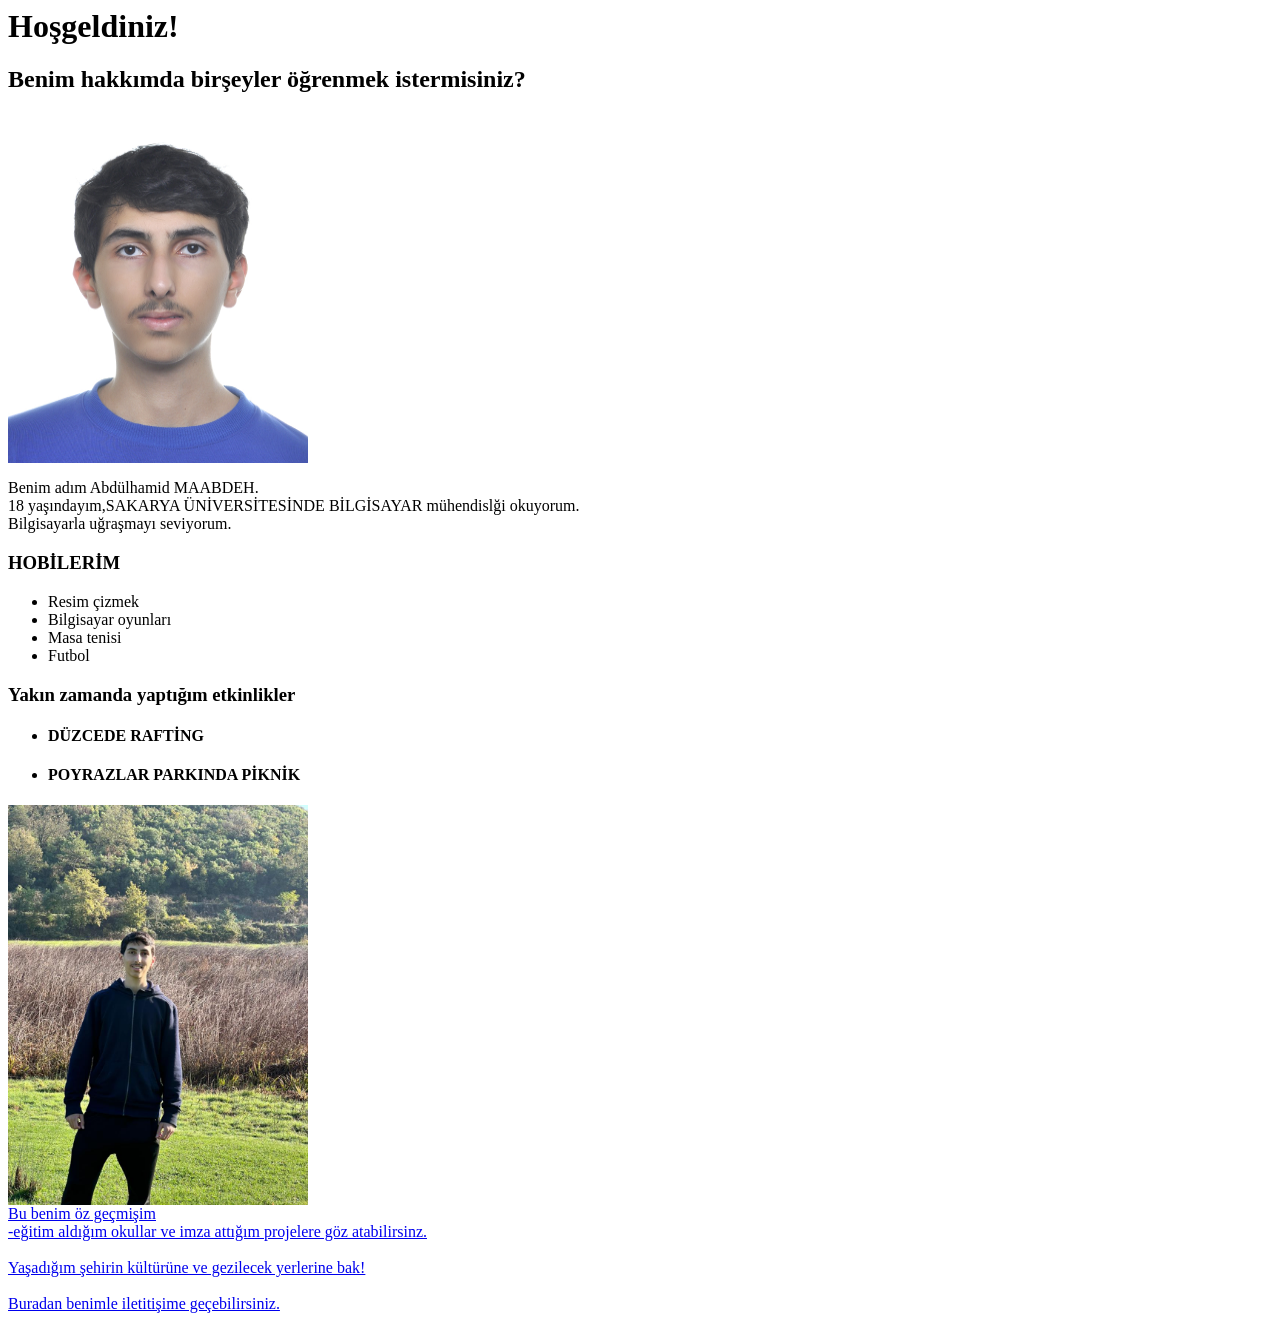
==== aboutme.html @ ba21cac6 "first commit" ====
<head>
    <title>BENİM HAKKIMDA</title>
</head>
<body>

    <h1>Hoşgeldiniz!</h1>
<h2>Benim hakkımda birşeyler öğrenmek istermisiniz?</h2>
<img src="./images/5510868131.JPG" width="300" height="350">
<p>Benim adım Abdülhamid MAABDEH.<br>
18 yaşındayım,SAKARYA ÜNİVERSİTESİNDE BİLGİSAYAR mühendislği okuyorum.<br>
Bilgisayarla uğraşmayı seviyorum.
</p>
<h3>HOBİLERİM</h3>
<ul>
    <li>Resim çizmek</li>
    <li>Bilgisayar oyunları</li>
    <li>Masa tenisi</li>
    <li>Futbol</li>
</ul>

<h3>Yakın zamanda yaptığım etkinlikler</h3>
<ul>
    <li><h4>DÜZCEDE RAFTİNG</h4></li>
    <h4><li>POYRAZLAR PARKINDA PİKNİK</li></h4>
</ul>
<img src="images/fcb246c5-bb90-417e-af0d-65099c143ce1.jpg" width="300"><br> 

<a href="./cv.html">Bu benim öz geçmişim<br>-eğitim aldığım okullar ve imza attığım projelere göz atabilirsinz.<br><br></a>

<a href="./mycity.html">Yaşadığım şehirin kültürüne ve gezilecek yerlerine bak!<br><br></a>

<a href="./comunication.html">Buradan benimle iletitişime geçebilirsiniz.</a>

</body>
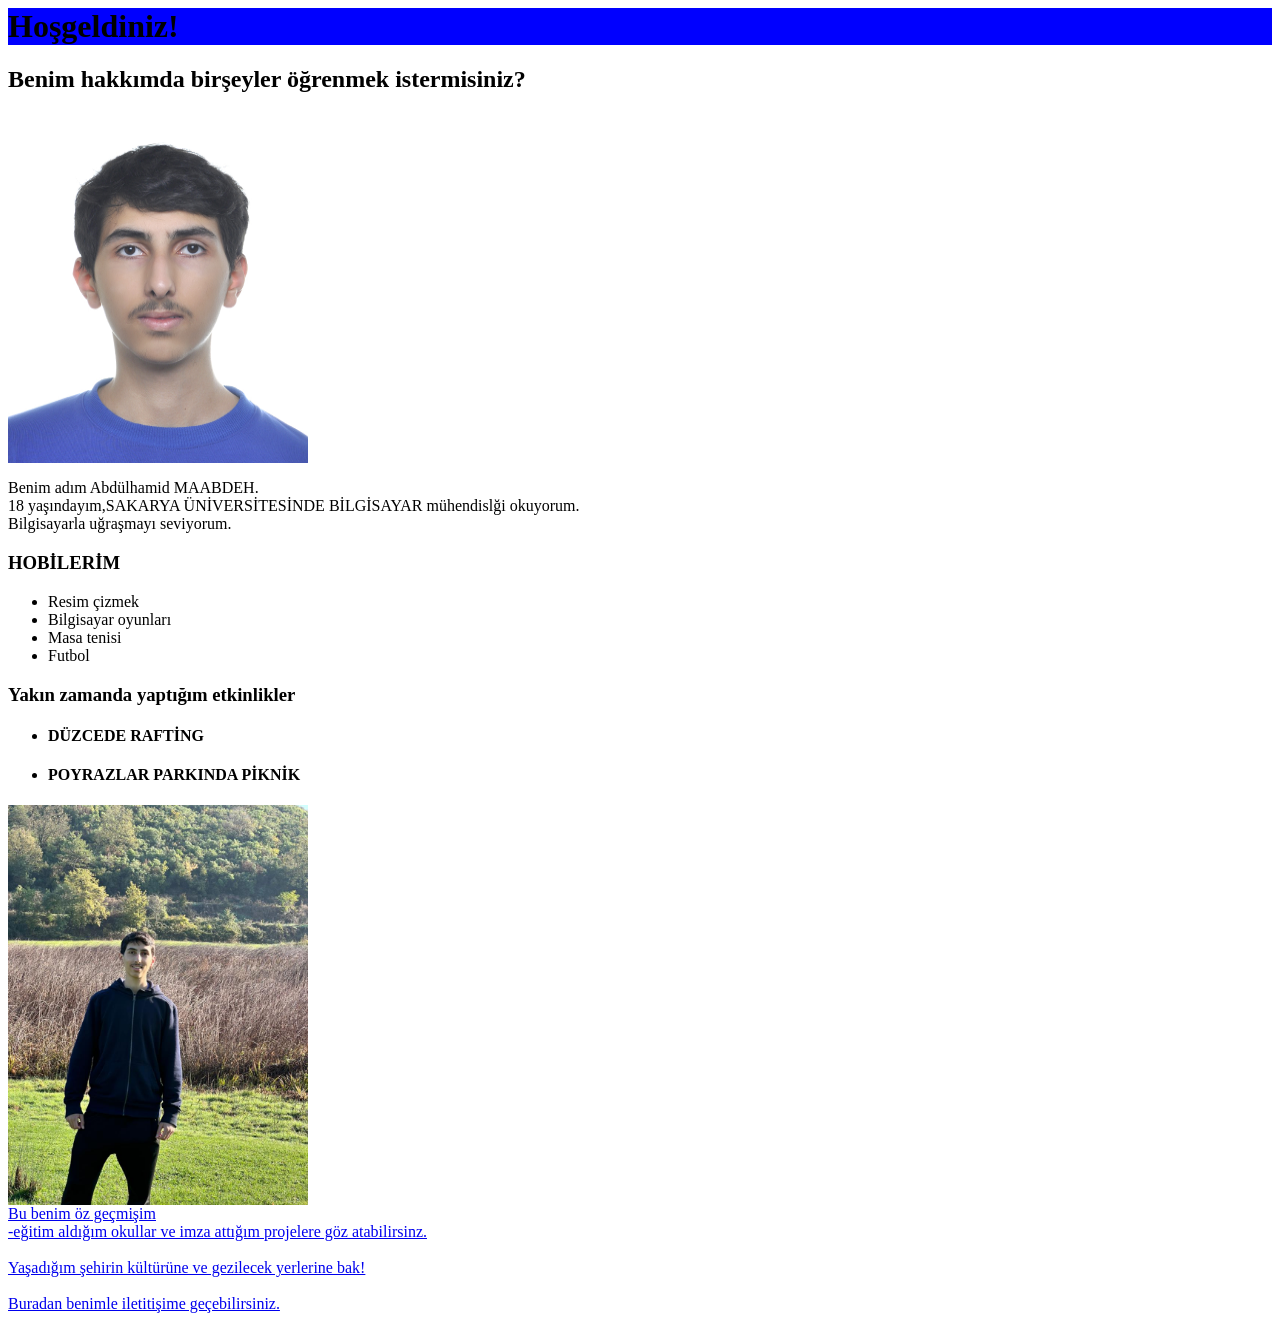
==== commit 1d0615b5: "3rd push" ====
--- a/aboutme.html
+++ b/aboutme.html
@@ -1,5 +1,6 @@
 <head>
     <title>BENİM HAKKIMDA</title>
+    <link rel="stylesheet" href="./css.css">
 </head>
 <body>
 
@@ -17,13 +18,13 @@
     <li>Masa tenisi</li>
     <li>Futbol</li>
 </ul>
-
+<div class="ps-5 mt-5 pe-5 mb-5"></div>
 <h3>Yakın zamanda yaptığım etkinlikler</h3>
 <ul>
     <li><h4>DÜZCEDE RAFTİNG</h4></li>
     <h4><li>POYRAZLAR PARKINDA PİKNİK</li></h4>
 </ul>
-<img src="images/fcb246c5-bb90-417e-af0d-65099c143ce1.jpg" width="300"><br> 
+<img src="./images/fcb246c5-bb90-417e-af0d-65099c143ce1.jpg" width="300"><br> 
 
 <a href="./cv.html">Bu benim öz geçmişim<br>-eğitim aldığım okullar ve imza attığım projelere göz atabilirsinz.<br><br></a>
 
--- a/css.css
+++ b/css.css
@@ -0,0 +1,8 @@
+h1{
+    background-color: blue;
+}
+
+
+img{
+    text-align: center;
+}
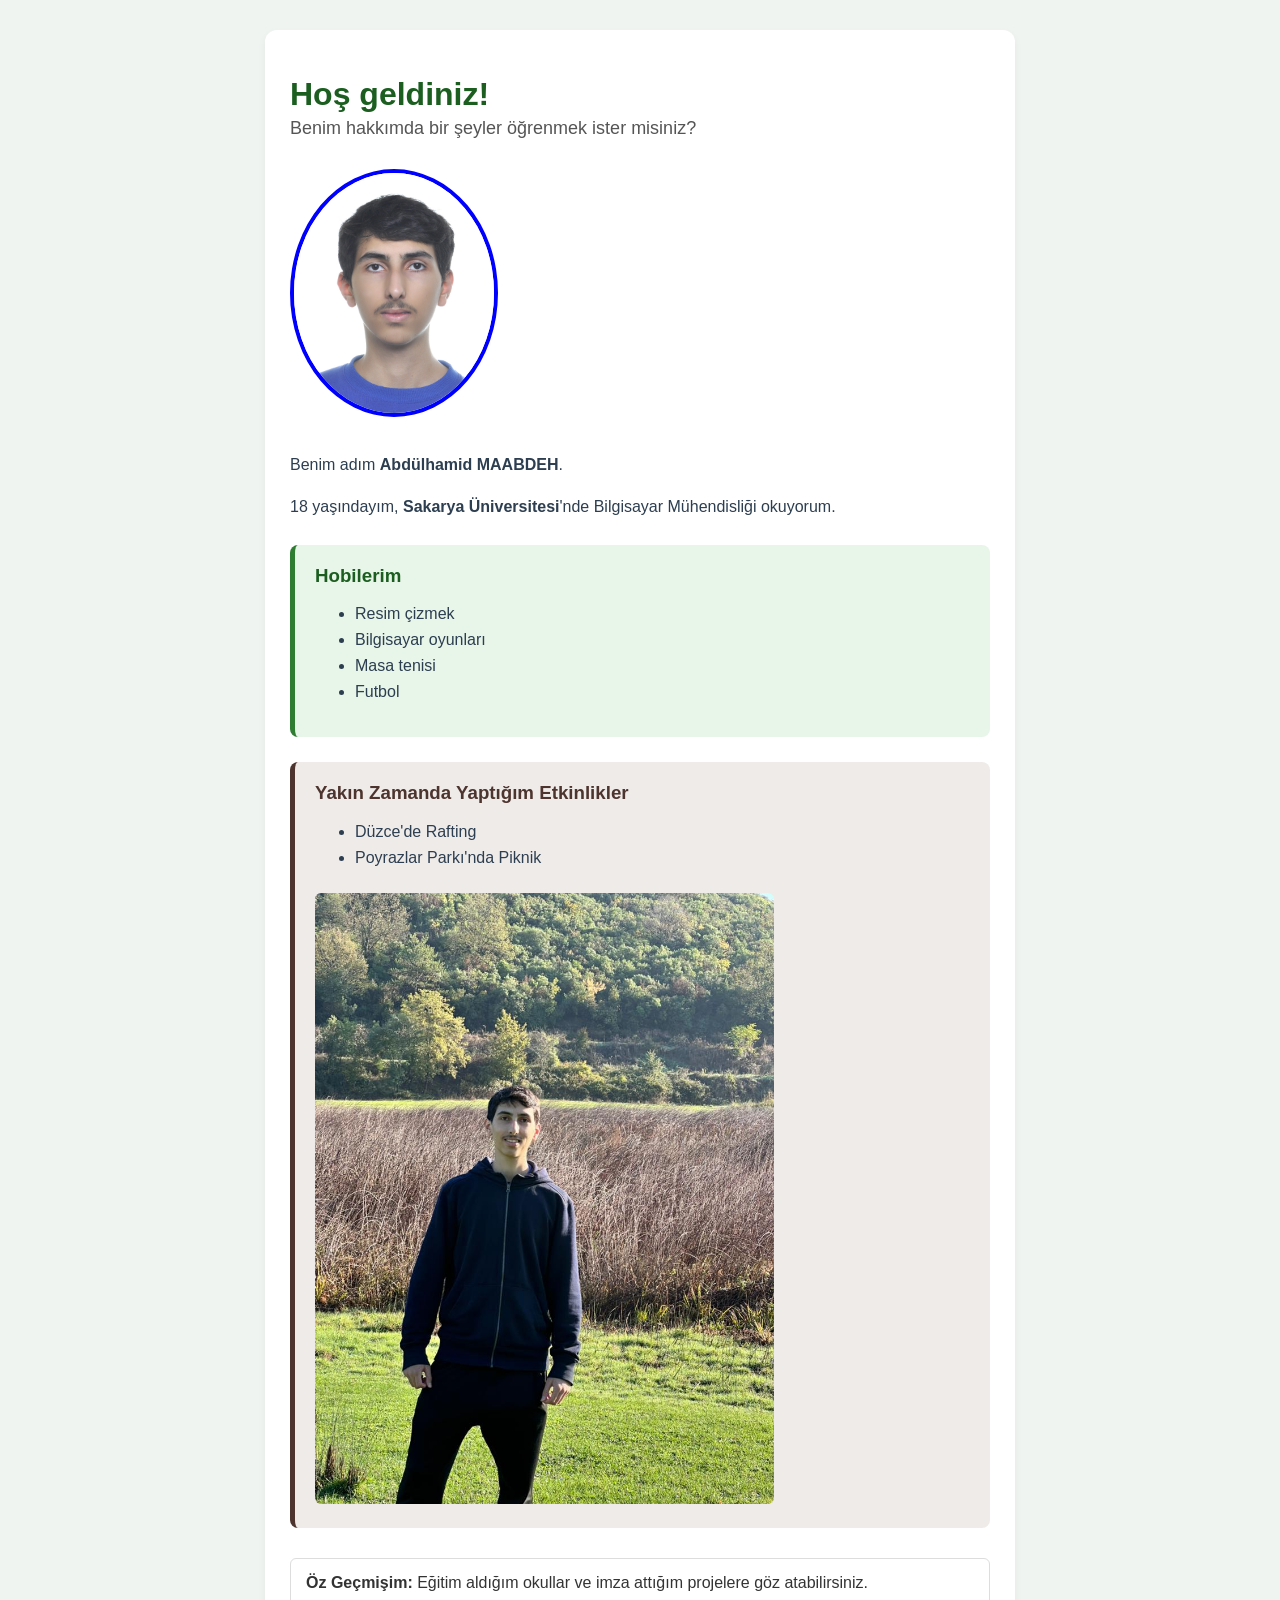
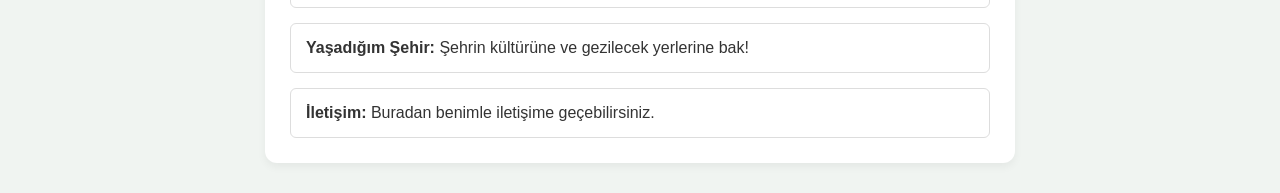
==== commit d63095aa: "9 push" ====
--- a/aboutme.html
+++ b/aboutme.html
@@ -1,37 +1,60 @@
+<!DOCTYPE html>
+<html lang="tr">
 <head>
-    <title>BENİM HAKKIMDA</title>
-    <link rel="stylesheet" href="./css.css">
+    <meta charset="UTF-8">
+    <title>Benim Hakkımda</title>
+    <link rel="stylesheet" href="css.css">
 </head>
 <body>
 
-    <h1>Hoşgeldiniz!</h1>
-<h2>Benim hakkımda birşeyler öğrenmek istermisiniz?</h2>
-<img src="./images/5510868131.JPG" width="300" height="350">
-<p>Benim adım Abdülhamid MAABDEH.<br>
-18 yaşındayım,SAKARYA ÜNİVERSİTESİNDE BİLGİSAYAR mühendislği okuyorum.<br>
-Bilgisayarla uğraşmayı seviyorum.
-</p>
-<h3>HOBİLERİM</h3>
-<ul>
-    <li>Resim çizmek</li>
-    <li>Bilgisayar oyunları</li>
-    <li>Masa tenisi</li>
-    <li>Futbol</li>
-</ul>
-<div class="ps-5 mt-5 pe-5 mb-5"></div>
-<h3>Yakın zamanda yaptığım etkinlikler</h3>
-<ul>
-    <li><h4>DÜZCEDE RAFTİNG</h4></li>
-    <h4><li>POYRAZLAR PARKINDA PİKNİK</li></h4>
-</ul>
-<img src="./images/fcb246c5-bb90-417e-af0d-65099c143ce1.jpg" width="300"><br> 
+    <div class="kutu">
+        
+        <header class="ustalan">
+            <h1>Hoş geldiniz!</h1>
+            <h2>Benim hakkımda bir şeyler öğrenmek ister misiniz?</h2>
+        </header>
 
-<a href="./cv.html">Bu benim öz geçmişim<br>-eğitim aldığım okullar ve imza attığım projelere göz atabilirsinz.<br><br></a>
+        <main class="icerik">
+            <img class="profilresim" src="./images/5510868131.JPG" alt="Abdülhamid Maabdeh">
+            
+            <section class="biyografi">
+                <p>Benim adım <strong>Abdülhamid MAABDEH</strong>.</p>
+                <p>18 yaşındayım, <strong>Sakarya Üniversitesi</strong>'nde Bilgisayar Mühendisliği okuyorum.</p>
+            </section>
 
-<a href="./mycity.html">Yaşadığım şehirin kültürüne ve gezilecek yerlerine bak!<br><br></a>
+            <section class="kart hobiler">
+                <h3>Hobilerim</h3>
+                <ul>
+                    <li>Resim çizmek</li>
+                    <li>Bilgisayar oyunları</li>
+                    <li>Masa tenisi</li>
+                    <li>Futbol</li>
+                </ul>
+            </section>
 
-<a href="./comunication.html">Buradan benimle iletitişime geçebilirsiniz.</a>
+            <section class="kart etkinlikler">
+                <h3>Yakın Zamanda Yaptığım Etkinlikler</h3>
+                <ul>
+                    <li>Düzce'de Rafting</li>
+                    <li>Poyrazlar Parkı'nda Piknik</li>
+                </ul>
+                <img class="etkinlikresim" src="./images/fcb246c5-bb90-417e-af0d-65099c143ce1.jpg" alt="Etkinlik Görseli">
+            </section>
+
+            <nav class="baglantilar">
+                <a href="./cv.html" class="link">
+                    <strong>Öz Geçmişim:</strong> Eğitim aldığım okullar ve imza attığım projelere göz atabilirsiniz.
+                </a>
+                <a href="./mycity.html" class="link">
+                    <strong>Yaşadığım Şehir:</strong> Şehrin kültürüne ve gezilecek yerlerine bak!
+                </a>
+                <a href="./comunication.html" class="link">
+                    <strong>İletişim:</strong> Buradan benimle iletişime geçebilirsiniz.
+                </a>
+            </nav>
+        </main>
+
+    </div>
 
 </body>
-
-
+</html>
--- a/css.css
+++ b/css.css
@@ -1,8 +1,114 @@
-h1{
-    background-color: blue;
+
+body {
+    font-family: 'Segoe UI', sans-serif;
+    margin: 0;
+    padding: 30px 10px;
+    background-color: #f0f4f1; 
+    color: #2c3e50; 
 }
 
 
-img{
-    text-align: center;
+.kutu {
+    max-width: 700px;
+    margin: 0 auto;
+    background-color: #ffffff;
+    padding: 25px;
+    border-radius: 12px;
+    box-shadow: 0 4px 8px rgba(0, 0, 0, 0.05);
+}
+
+
+.ustalan h1 {
+    color: #1b5e20;
+    margin-bottom: 5px;
+}
+
+.ustalan h2 {
+    color: #555555;
+    font-size: 18px;
+    font-weight: normal;
+    margin-top: 0;
+}
+
+
+.profilresim {
+    width: 200px;
+    height: auto;
+    border-radius: 50%;
+    border: 4px solid blue; 
+    margin: 15px 0;
+}
+
+
+.biyografi p {
+    font-size: 16px;
+    line-height: 1.6;
+}
+
+
+.kart {
+    padding: 20px;
+    margin-top: 25px;
+    border-radius: 8px;
+}
+
+
+.hobiler {
+    background-color: #e8f5e9;
+    border-left: 5px solid #2e7d32;
+}
+
+.hobiler h3 {
+    color: #1b5e20;
+    margin-top: 0;
+}
+
+/* Etkinlikler Bölümü Renkleri */
+.etkinlikler {
+    background-color: #efebe9;
+    border-left: 5px solid #4e342e;
+}
+
+.etkinlikler h3 {
+    color: #4e342e;
+    margin-top: 0;
+}
+
+
+.etkinlikresim {
+    max-width: 70%;
+    height: auto;
+    border-radius: 6px;
+    margin-top: 10px;
+}
+
+
+ul li {
+    margin-bottom: 8px;
+}
+
+
+.baglantilar {
+    margin-top: 30px;
+    display: flex;
+    flex-direction: column;
+    gap: 15px;
+}
+
+.link {
+    display: block;
+    padding: 15px;
+    background-color: #ffffff;
+    color: #333333;
+    text-decoration: none; 
+    border: 1px solid #ddd;
+    border-radius: 6px;
+    transition: background 0.2s;
+}
+
+
+.link:hover {
+    background-color: #e0f2f1;
+    border-color: #004d40;
+    color: #004d40;
 }
